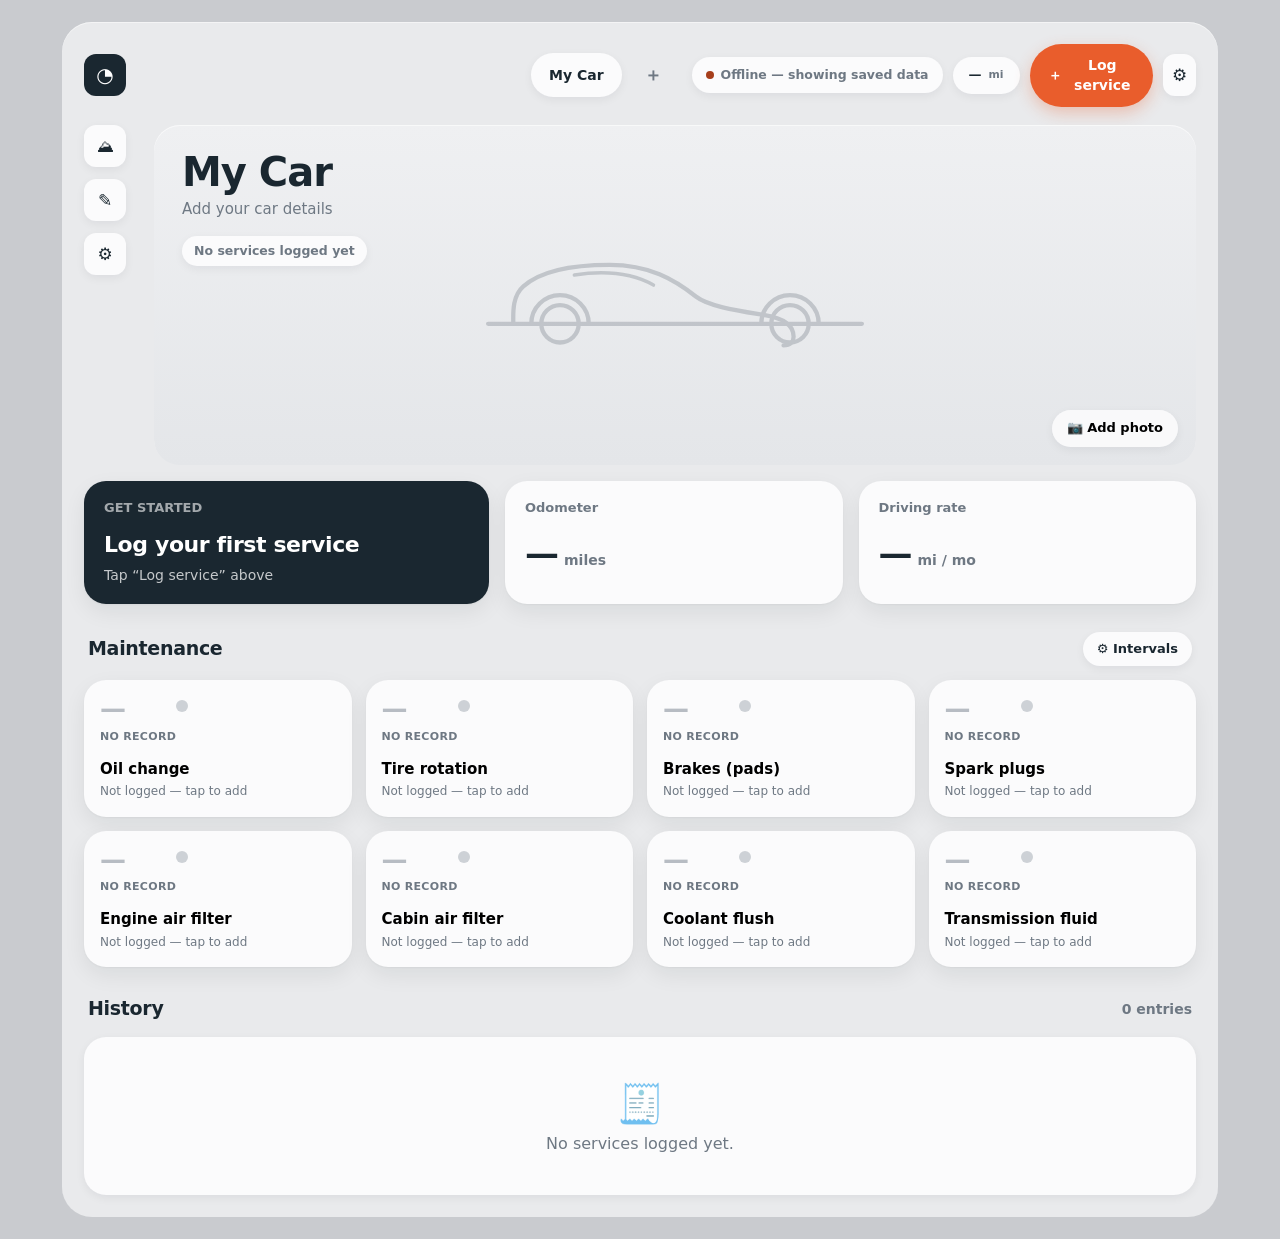
==== index.html @ 17b5b944 "Add PHP/MySQL server backend for Car Tracker on Hostinger Adds a shared-login sync backend: session-" ====
<!DOCTYPE html>
<html lang="en">
<head>
<meta charset="UTF-8">
<meta name="viewport" content="width=device-width, initial-scale=1.0">
<title>Car Tracker</title>
<style>
  :root {
    --bg: #C9CBCF;
    --surface: #E9EAEC;
    --card: #FBFBFC;
    --card-2: #F1F2F4;
    --ink: #1A2730;
    --muted: #6E7883;
    --line: #E3E5E8;
    --accent: #E95D2C;   /* brand / primary action */
    --sky: #B0CEE2;      /* calm / all-clear */
    --green: #45586C;    /* on track (slate) */
    --amber: #A63E1B;    /* due soon (rust) */
    --red: #E95D2C;      /* overdue / alert */
    --radius: 22px;
    --radius-sm: 14px;
    --shadow: 0 8px 22px rgba(20,22,26,.07), 0 1px 2px rgba(0,0,0,.04);
    --shadow-sm: 0 3px 10px rgba(20,22,26,.06);
    --sans: "Segoe UI", system-ui, -apple-system, BlinkMacSystemFont, Roboto, Helvetica, Arial, sans-serif;
  }
  * { box-sizing: border-box; margin: 0; padding: 0; -webkit-tap-highlight-color: transparent; }
  html { scroll-behavior: smooth; }
  body { font-family: var(--sans); background: var(--bg); color: var(--ink); line-height: 1.45; -webkit-font-smoothing: antialiased; }
  :focus-visible { outline: 2px solid var(--accent); outline-offset: 2px; }

  .wrap { max-width: 1200px; margin: 0 auto; padding: 22px; }
  .surface { background: var(--surface); border-radius: 30px; padding: 22px; box-shadow: inset 0 1px 0 rgba(255,255,255,.5); }

  /* ---------- top bar ---------- */
  .topbar { display: grid; grid-template-columns: 1fr auto 1fr; align-items: center; gap: 16px; margin-bottom: 8px; }
  .logo { width: 42px; height: 42px; border-radius: 12px; background: var(--ink); color: #fff; display: grid; place-items: center; font-weight: 800; font-size: 20px; }
  .segments { display: flex; gap: 8px; justify-content: center; flex-wrap: wrap; }
  .seg { background: transparent; border: none; color: var(--muted); font: inherit; font-weight: 600; font-size: 14px; padding: 9px 18px; border-radius: 999px; cursor: pointer; white-space: nowrap; }
  .seg:hover { color: var(--ink); }
  .seg.active { background: var(--card); color: var(--ink); box-shadow: var(--shadow-sm); }
  .seg.add { color: var(--muted); font-size: 18px; padding: 9px 14px; }
  .top-right { display: flex; align-items: center; gap: 10px; justify-content: flex-end; }
  .odo-pill { background: var(--card); border-radius: 999px; padding: 9px 16px; box-shadow: var(--shadow-sm); font-weight: 700; font-size: 13px; display: flex; align-items: center; gap: 7px; }
  .odo-pill small { color: var(--muted); font-weight: 600; }
  .btn-green { background: var(--accent); color: #fff; border: none; font: inherit; font-weight: 700; font-size: 14px; padding: 11px 18px; border-radius: 999px; cursor: pointer; display: inline-flex; align-items: center; gap: 8px; box-shadow: 0 6px 16px rgba(233,93,44,.30); }
  .btn-green:hover { background: #d24d20; }
  .btn-green:disabled { opacity: .6; cursor: default; }
  .icon-btn { width: 42px; height: 42px; border-radius: 12px; background: var(--card); border: none; box-shadow: var(--shadow-sm); cursor: pointer; display: grid; place-items: center; font-size: 17px; color: var(--ink); }
  .icon-btn:hover { background: var(--card-2); }

  /* ---------- sync status ---------- */
  .sync-pill { background: var(--card); border-radius: 999px; padding: 9px 14px; box-shadow: var(--shadow-sm); font-weight: 700; font-size: 12.5px; display: flex; align-items: center; gap: 7px; color: var(--muted); white-space: nowrap; }
  .sync-dot { width: 8px; height: 8px; border-radius: 50%; background: #CDD1D6; flex: none; }
  .sync-pill.saved .sync-dot { background: var(--green); }
  .sync-pill.saving .sync-dot { background: var(--sky); }
  .sync-pill.offline .sync-dot { background: var(--amber); }
  .sync-pill.error .sync-dot { background: var(--red); }

  /* ---------- login screen ---------- */
  .login-screen { position: fixed; inset: 0; background: var(--bg); display: none; align-items: center; justify-content: center; padding: 20px; z-index: 200; }
  .login-screen.open { display: flex; }
  .login-card { background: var(--card); border-radius: 26px; padding: 34px 30px; width: 100%; max-width: 360px; box-shadow: var(--shadow); text-align: center; }
  .login-card .logo { width: 48px; height: 48px; border-radius: 14px; background: var(--ink); color: #fff; display: grid; place-items: center; font-weight: 800; font-size: 22px; margin: 0 auto 14px; }
  .login-card h1 { font-size: 22px; font-weight: 800; letter-spacing: -.4px; }
  .login-card .hint { margin: 8px 0 20px; }
  .login-card label { text-align: left; }
  .login-card input { margin-bottom: 14px; }
  .login-card button { width: 100%; justify-content: center; margin-top: 4px; }
  .login-error { background: rgba(233,93,44,.12); color: var(--accent); font-size: 13px; font-weight: 700; padding: 10px 12px; border-radius: 10px; margin-bottom: 16px; text-align: left; }

  /* ---------- hero ---------- */
  .hero { display: grid; grid-template-columns: 52px 1fr; gap: 18px; margin-top: 18px; }
  .rail { display: flex; flex-direction: column; gap: 12px; }
  .hero-stage { position: relative; min-height: 340px; border-radius: 26px; overflow: hidden; background: linear-gradient(180deg, #EFF0F2, #E4E6E9); box-shadow: inset 0 1px 0 rgba(255,255,255,.6); }
  .hero-scrim { position: absolute; inset: 0; z-index: 2; pointer-events: none;
    background: linear-gradient(100deg, rgba(238,239,241,.94) 0%, rgba(238,239,241,.6) 34%, rgba(238,239,241,0) 60%); }
  .hero-text { position: absolute; top: 26px; left: 28px; z-index: 3; max-width: 60%; }
  .hero-name { font-size: 40px; font-weight: 800; letter-spacing: -1px; line-height: 1.05; }
  .hero-sub { color: var(--muted); font-size: 15px; margin-top: 6px; font-weight: 500; }
  .chips { display: flex; gap: 8px; margin-top: 16px; flex-wrap: wrap; }
  .chip { display: inline-flex; align-items: center; gap: 6px; background: var(--card); border-radius: 999px; padding: 6px 12px; font-size: 12.5px; font-weight: 700; box-shadow: var(--shadow-sm); }
  .chip .dot { width: 8px; height: 8px; border-radius: 50%; }
  .chip.ok { color: var(--green); } .chip.ok .dot { background: var(--green); }
  .chip.warn { color: var(--amber); } .chip.warn .dot { background: var(--amber); }
  .chip.overdue { color: var(--red); } .chip.overdue .dot { background: var(--red); }
  .chip.plain { color: var(--muted); }
  .hero-img { position: absolute; inset: 0; width: 100%; height: 100%; object-fit: cover; z-index: 1; }
  .hero-photobtn { position: absolute; right: 18px; bottom: 18px; z-index: 4; background: rgba(251,251,252,.9); backdrop-filter: blur(6px); border: none; border-radius: 999px; padding: 9px 15px; font: inherit; font-weight: 700; font-size: 13px; cursor: pointer; box-shadow: var(--shadow-sm); display: inline-flex; align-items: center; gap: 7px; }
  .hero-photobtn:hover { background: #fff; }
  .placeholder-car { position: absolute; inset: 0; display: grid; place-items: center; z-index: 1; }
  .placeholder-car svg { width: 62%; max-width: 460px; opacity: .5; }

  /* ---------- info card row ---------- */
  .cards-row { display: grid; grid-template-columns: 1.2fr 1fr 1fr; gap: 16px; margin-top: 16px; }
  .info { background: var(--card); border-radius: var(--radius); padding: 18px 20px; box-shadow: var(--shadow); }
  .info-head { display: flex; align-items: center; justify-content: space-between; margin-bottom: 12px; }
  .info-title { font-size: 13px; color: var(--muted); font-weight: 700; }
  .info-expand { color: var(--muted); font-size: 14px; }
  .info.spot { background: var(--ink); color: #fff; }
  .info.spot .info-title { color: rgba(255,255,255,.6); }
  .spot-name { font-size: 22px; font-weight: 800; letter-spacing: -.4px; }
  .spot-metric { color: rgba(255,255,255,.75); font-size: 14px; margin-top: 4px; }
  .info.spot.due { background: var(--sky); color: var(--ink); }
  .info.spot.due .info-title { color: rgba(26,39,48,.55); }
  .info.spot.due .spot-metric { color: rgba(26,39,48,.7); }
  .spot.warn2 { background: var(--amber); } .spot.over { background: var(--red); }
  .big-num { font-size: 34px; font-weight: 800; letter-spacing: -1px; font-variant-numeric: tabular-nums; }
  .big-num small { font-size: 14px; color: var(--muted); font-weight: 600; margin-left: 6px; letter-spacing: 0; }

  /* ---------- maintenance ---------- */
  .sec-head { display: flex; align-items: center; justify-content: space-between; margin: 28px 4px 14px; }
  .sec-head h2 { font-size: 19px; font-weight: 800; letter-spacing: -.3px; }
  .sec-head .pill { background: var(--card); border: none; box-shadow: var(--shadow-sm); color: var(--ink); font: inherit; font-weight: 700; font-size: 13px; padding: 8px 14px; border-radius: 999px; cursor: pointer; }
  .sec-head .count { color: var(--muted); font-size: 14px; font-weight: 600; }
  .mgrid { display: grid; grid-template-columns: repeat(4, 1fr); gap: 14px; }
  .mcard { background: var(--card); border-radius: var(--radius); padding: 16px; box-shadow: var(--shadow); cursor: pointer; text-align: left; border: none; font: inherit; display: flex; flex-direction: column; gap: 14px; min-height: 130px; }
  .mcard:hover { transform: translateY(-2px); transition: transform .15s; }
  .mcard-top { display: flex; align-items: flex-start; justify-content: space-between; }
  .mcard .num { font-size: 26px; font-weight: 800; letter-spacing: -.5px; line-height: 1; font-variant-numeric: tabular-nums; }
  .mcard .unit { display: block; font-size: 11px; color: var(--muted); font-weight: 700; text-transform: uppercase; letter-spacing: .3px; margin-top: 4px; }
  .status-dot { width: 12px; height: 12px; border-radius: 50%; margin-top: 4px; }
  .mcard.ok .num { color: var(--green); } .mcard.ok .status-dot { background: var(--green); }
  .mcard.warn .num { color: var(--amber); } .mcard.warn .status-dot { background: var(--amber); }
  .mcard.overdue .num { color: var(--red); } .mcard.overdue .status-dot { background: var(--red); }
  .mcard.none .num { color: #B7BCC3; } .mcard.none .status-dot { background: #CDD1D6; }
  .mcard .name { font-size: 15px; font-weight: 700; }
  .mcard .last { font-size: 12px; color: var(--muted); margin-top: 3px; }

  /* ---------- history ---------- */
  .hist { display: flex; flex-direction: column; gap: 10px; }
  .hrow { background: var(--card); border-radius: var(--radius-sm); padding: 14px 18px; display: flex; align-items: center; justify-content: space-between; gap: 14px; box-shadow: var(--shadow-sm); }
  .hrow .hname { font-weight: 700; font-size: 15px; }
  .hrow .hmeta { color: var(--muted); font-size: 13px; margin-top: 2px; }
  .hrow .hnotes { color: var(--muted); font-size: 12px; margin-top: 4px; }
  .hright { display: flex; align-items: center; gap: 14px; white-space: nowrap; }
  .hcost { font-weight: 800; color: var(--green); font-size: 15px; }
  .hacts { display: flex; gap: 6px; }
  .mini { width: 32px; height: 32px; border-radius: 10px; background: var(--card-2); border: none; color: var(--muted); cursor: pointer; font-size: 13px; }
  .mini:hover { color: var(--ink); } .mini.del:hover { color: var(--red); }
  .empty { text-align: center; color: var(--muted); padding: 40px; background: var(--card); border-radius: var(--radius); box-shadow: var(--shadow-sm); }
  .empty .big { font-size: 38px; }

  /* ---------- modals ---------- */
  .modal-backdrop { position: fixed; inset: 0; background: rgba(30,33,38,.35); backdrop-filter: blur(4px); display: none; align-items: flex-start; justify-content: center; padding: 40px 16px; z-index: 70; overflow-y: auto; }
  .modal-backdrop.open { display: flex; }
  .modal { background: var(--card); border-radius: 24px; width: 100%; max-width: 520px; box-shadow: 0 30px 60px rgba(20,22,26,.25); }
  .modal > header { display: flex; align-items: center; justify-content: space-between; padding: 20px 22px; border-bottom: 1px solid var(--line); }
  .modal > header h2 { font-size: 18px; font-weight: 800; }
  .modal .body { padding: 22px; }
  .modal .footer { padding: 16px 22px; border-top: 1px solid var(--line); display: flex; justify-content: flex-end; gap: 8px; }
  .form-grid { display: grid; grid-template-columns: 1fr 1fr; gap: 14px; }
  .form-grid .full { grid-column: 1 / -1; }
  label { display: block; font-size: 12px; color: var(--muted); margin-bottom: 6px; font-weight: 700; }
  select, input, textarea { font-family: inherit; font-size: 14px; color: var(--ink); background: var(--card-2); border: 1px solid transparent; border-radius: 12px; padding: 11px 13px; width: 100%; }
  select:focus, input:focus, textarea:focus { outline: none; border-color: var(--green); background: #fff; }
  textarea { resize: vertical; min-height: 62px; }
  button { font-family: inherit; font-size: 14px; }
  .modal button, .btn { cursor: pointer; border-radius: 12px; padding: 11px 16px; font-weight: 700; border: 1px solid var(--line); background: var(--card-2); color: var(--ink); }
  .modal button.primary { background: var(--accent); border-color: var(--accent); color: #fff; }
  .modal button.ghost { background: transparent; }
  .modal button.icon { padding: 7px 10px; background: none; border: none; color: var(--muted); font-size: 16px; }
  .modal button.danger.ghost:hover { border-color: var(--red); color: var(--red); }
  .hint { font-size: 12px; color: var(--muted); margin-top: 6px; }
  .switch { display: flex; align-items: center; justify-content: space-between; gap: 10px; width: 100%; background: var(--card-2); border-radius: 12px; padding: 14px 16px; margin-bottom: 10px; font-weight: 600; cursor: pointer; user-select: none; }
  .switch.on { box-shadow: inset 0 0 0 2px var(--accent); }
  .switch input { width: 20px; height: 20px; accent-color: var(--accent); cursor: pointer; }
  .list-btn { display: block; width: 100%; text-align: left; background: var(--card-2); border: none; color: var(--ink); padding: 14px 16px; border-radius: 12px; margin-bottom: 10px; font: inherit; font-weight: 600; cursor: pointer; }
  .list-btn:hover { background: #E9EAEC; }

  #intervalsList table { width: 100%; border-collapse: collapse; }
  #intervalsList th, #intervalsList td { text-align: left; padding: 8px; font-size: 13px; border-bottom: 1px solid var(--line); }
  #intervalsList th { color: var(--muted); font-size: 11px; text-transform: uppercase; }
  #intervalsList input { padding: 7px 9px; }

  #toast { position: fixed; left: 50%; bottom: 26px; transform: translate(-50%, 16px); background: var(--ink); color: #fff; border-radius: 12px; padding: 13px 20px; font-size: 13.5px; font-weight: 600; box-shadow: 0 14px 30px rgba(0,0,0,.25); z-index: 100; max-width: 92vw; text-align: center; opacity: 0; pointer-events: none; transition: opacity .2s, transform .2s; }
  #toast.show { opacity: 1; transform: translate(-50%, 0); }

  @media (max-width: 900px) {
    .cards-row { grid-template-columns: 1fr; }
    .mgrid { grid-template-columns: repeat(2, 1fr); }
    .hero-name { font-size: 30px; }
    .hero-text { max-width: 90%; }
  }
  @media (max-width: 560px) {
    .topbar { grid-template-columns: auto 1fr; }
    .segments { grid-column: 1 / -1; order: 3; justify-content: flex-start; overflow-x: auto; }
    .mgrid { grid-template-columns: 1fr; }
    .btn-green span { display: none; }
    .sync-pill span:last-child { display: none; }
  }
</style>
</head>
<body>
<div class="login-screen" id="loginScreen">
  <div class="login-card">
    <div class="logo">◔</div>
    <h1>Car Tracker</h1>
    <p class="hint">Sign in with the household login to sync your data across devices.</p>
    <div class="login-error" id="loginError" style="display:none"></div>
    <label for="loginUser">Username</label>
    <input id="loginUser" autocomplete="username">
    <label for="loginPass">Password</label>
    <input id="loginPass" type="password" autocomplete="current-password">
    <button class="btn-green" id="loginBtn"><span>Log in</span></button>
  </div>
</div>

<div class="wrap">
  <div class="surface">
    <div class="topbar">
      <div style="display:flex;align-items:center;gap:12px">
        <div class="logo">◔</div>
      </div>
      <div class="segments" id="segments"></div>
      <div class="top-right">
        <div class="sync-pill" id="syncPill"><span class="sync-dot" id="syncDot"></span><span id="syncText">—</span></div>
        <div class="odo-pill" id="odoPill"><span>—</span><small>mi</small></div>
        <button class="btn-green" id="logServiceBtn">＋ <span>Log service</span></button>
        <button class="icon-btn" id="settingsBtn" title="Settings &amp; backup">⚙</button>
      </div>
    </div>

    <div class="hero">
      <div class="rail">
        <button class="icon-btn" id="photoBtn" title="Add / change photo">⛰</button>
        <button class="icon-btn" id="editCarBtn" title="Edit car details">✎</button>
        <button class="icon-btn" id="intervalsBtn" title="Service intervals">⚙</button>
      </div>
      <div class="hero-stage" id="heroStage"></div>
    </div>

    <div class="cards-row" id="cardsRow"></div>

    <div class="sec-head"><h2>Maintenance</h2><button class="pill" id="intervalsBtn2">⚙ Intervals</button></div>
    <div class="mgrid" id="mgrid"></div>

    <div class="sec-head"><h2>History</h2><span class="count" id="histCount"></span></div>
    <div id="histWrap"></div>
  </div>
</div>

<input type="file" id="photoInput" accept="image/*" style="display:none">

<!-- Service modal -->
<div class="modal-backdrop" id="serviceModal">
  <div class="modal">
    <header><h2 id="serviceModalTitle">Log a Service</h2><button class="icon" data-close>✕</button></header>
    <div class="body">
      <div class="form-grid">
        <div class="full"><label for="svcType">Service</label><select id="svcType"></select></div>
        <div class="full" id="customTypeWrap" style="display:none"><label for="svcCustomType">Custom service name</label><input id="svcCustomType" placeholder="e.g. Transmission fluid"></div>
        <div><label for="svcDate">Date</label><input id="svcDate" type="date"></div>
        <div><label for="svcMileage">Odometer (miles)</label><input id="svcMileage" type="number" min="0" placeholder="62500" inputmode="numeric"></div>
        <div><label for="svcTime">Time spent</label><input id="svcTime" placeholder="45 min"></div>
        <div><label for="svcCost">Cost ($)</label><input id="svcCost" type="number" min="0" step="0.01" placeholder="39.99" inputmode="decimal"></div>
        <div class="full"><label for="svcNotes">Notes</label><textarea id="svcNotes" placeholder="Parts used, shop, oil type, etc."></textarea></div>
      </div>
    </div>
    <div class="footer"><button class="ghost" data-close>Cancel</button><button class="primary" id="saveServiceBtn">Save</button></div>
  </div>
</div>

<!-- Vehicle modal -->
<div class="modal-backdrop" id="vehicleModal">
  <div class="modal">
    <header><h2 id="vehicleModalTitle">Add Car</h2><button class="icon" data-close>✕</button></header>
    <div class="body">
      <div class="form-grid">
        <div class="full"><label for="vehName">Name / nickname</label><input id="vehName" placeholder="My Civic"></div>
        <div><label for="vehYear">Year</label><input id="vehYear" type="number" placeholder="2019" inputmode="numeric"></div>
        <div><label for="vehMake">Make</label><input id="vehMake" placeholder="Honda"></div>
        <div><label for="vehModel">Model</label><input id="vehModel" placeholder="Civic"></div>
        <div><label for="vehMiles">Current odometer</label><input id="vehMiles" type="number" min="0" placeholder="62500" inputmode="numeric"></div>
      </div>
      <p class="hint">Add a photo of your car from the ⛰ button on the left of the dashboard.</p>
    </div>
    <div class="footer">
      <button class="danger ghost" id="deleteVehicleBtn" style="margin-right:auto; display:none">Delete car</button>
      <button class="ghost" data-close>Cancel</button>
      <button class="primary" id="saveVehicleBtn">Save</button>
    </div>
  </div>
</div>

<!-- Intervals modal -->
<div class="modal-backdrop" id="intervalsModal">
  <div class="modal">
    <header><h2>Service Intervals</h2><button class="icon" data-close>✕</button></header>
    <div class="body">
      <p class="hint" style="margin-bottom:14px">Adjust to match your owner's manual. Recommendations use these values.</p>
      <div id="intervalsList"></div>
    </div>
    <div class="footer"><button class="ghost" data-close>Close</button><button class="primary" id="saveIntervalsBtn">Save intervals</button></div>
  </div>
</div>

<!-- Settings modal -->
<div class="modal-backdrop" id="settingsModal">
  <div class="modal">
    <header><h2>Settings</h2><button class="icon" data-close>✕</button></header>
    <div class="body">
      <button class="list-btn" id="intervalsBtn3">⚙&nbsp;&nbsp;Edit service intervals</button>
      <button class="list-btn" id="editCarBtn2">✎&nbsp;&nbsp;Edit this car</button>
      <button class="list-btn" id="addCarBtn2">＋&nbsp;&nbsp;Add a car</button>
      <button class="list-btn" id="exportBtn">⭳&nbsp;&nbsp;Download a copy (backup)</button>
      <button class="list-btn" id="logoutBtn">⎋&nbsp;&nbsp;Log out</button>
    </div>
    <div class="footer"><button class="ghost" data-close>Close</button></div>
  </div>
</div>

<script>
(function () {
  "use strict";
  var STORAGE_KEY = "carTracker.v1";
  var API_BASE = "api/";

  var DEFAULT_INTERVALS = [
    { id: "oil", name: "Oil change", miles: 5000, months: 6 },
    { id: "tires", name: "Tire rotation", miles: 6000, months: 6 },
    { id: "brakes", name: "Brakes (pads)", miles: 40000, months: 36 },
    { id: "plugs", name: "Spark plugs", miles: 30000, months: 36 },
    { id: "air", name: "Engine air filter", miles: 20000, months: 24 },
    { id: "cabin", name: "Cabin air filter", miles: 15000, months: 12 },
    { id: "coolant", name: "Coolant flush", miles: 50000, months: 60 },
    { id: "trans", name: "Transmission fluid", miles: 60000, months: 60 }
  ];

  var idCounter = 0;
  var db = load();
  var editingServiceId = null;
  var editingVehicleId = null;
  var authed = false;
  var saveTimer = null;

  function load() {
    try { var raw = localStorage.getItem(STORAGE_KEY); if (raw) { var p = JSON.parse(raw); if (p && p.vehicles) return normalize(p); } }
    catch (e) { console.warn(e); }
    return seed();
  }
  function normalize(d) {
    d.vehicles.forEach(function (v) { if (!v.services) v.services = []; if (!v.intervals) v.intervals = cloneIntervals(); });
    if (!d.currentVehicleId && d.vehicles[0]) d.currentVehicleId = d.vehicles[0].id;
    if (!d.settings) d.settings = {};
    return d;
  }
  function seed() { var v = newVehicle("My Car"); return { vehicles: [v], currentVehicleId: v.id, settings: {} }; }
  function persistLocal() { try { localStorage.setItem(STORAGE_KEY, JSON.stringify(db)); } catch (e) { alert("Could not save: " + e.message + (String(e).indexOf("quota") > -1 ? " — try a smaller photo." : "")); } }
  function save() { persistLocal(); scheduleServerSave(); }
  function cloneIntervals() { return DEFAULT_INTERVALS.map(function (i) { return Object.assign({}, i); }); }
  function uid() { return "id" + Math.random().toString(36).slice(2, 9) + (idCounter++); }
  function newVehicle(name) { return { id: uid(), name: name || "My Car", year: "", make: "", model: "", photo: "", currentMiles: null, services: [], intervals: cloneIntervals() }; }

  function currentVehicle() { return db.vehicles.find(function (v) { return v.id === db.currentVehicleId; }) || db.vehicles[0]; }
  function fmtDate(iso) { if (!iso) return "—"; var d = new Date(iso + "T00:00:00"); return isNaN(d) ? iso : d.toLocaleDateString(undefined, { year: "numeric", month: "short", day: "numeric" }); }
  function todayISO() { var d = new Date(); return d.getFullYear() + "-" + String(d.getMonth() + 1).padStart(2, "0") + "-" + String(d.getDate()).padStart(2, "0"); }
  function nowStamp() { var d = new Date(), p = function (n) { return String(n).padStart(2, "0"); }; return d.getFullYear() + "-" + p(d.getMonth() + 1) + "-" + p(d.getDate()) + "-" + p(d.getHours()) + p(d.getMinutes()) + p(d.getSeconds()); }
  function daysBetween(a, b) { return Math.round((b - a) / 86400000); }
  function addMonths(iso, m) { var d = new Date(iso + "T00:00:00"); d.setMonth(d.getMonth() + m); return d; }
  function esc(s) { return String(s == null ? "" : s).replace(/[&<>"']/g, function (c) { return { "&": "&amp;", "<": "&lt;", ">": "&gt;", '"': "&quot;", "'": "&#39;" }[c]; }); }
  function titleCase(s) { return String(s || "").toLowerCase().replace(/\b\w/g, function (c) { return c.toUpperCase(); }); }

  function milesPerDay(v) {
    var pts = [];
    v.services.forEach(function (s) { if (s.mileage != null && s.mileage !== "" && s.date) pts.push({ date: s.date, miles: Number(s.mileage) }); });
    if (v.currentMiles != null && v.currentMiles !== "") pts.push({ date: todayISO(), miles: Number(v.currentMiles) });
    pts.sort(function (a, b) { return a.date < b.date ? -1 : 1; });
    if (pts.length < 2) return null;
    var f = pts[0], l = pts[pts.length - 1];
    var dM = l.miles - f.miles, dD = daysBetween(new Date(f.date + "T00:00:00"), new Date(l.date + "T00:00:00"));
    if (dD <= 0 || dM <= 0) return null;
    return dM / dD;
  }
  function latestOdometer(v) {
    var max = (v.currentMiles != null && v.currentMiles !== "") ? Number(v.currentMiles) : null;
    v.services.forEach(function (s) { if (s.mileage != null && s.mileage !== "") max = Math.max(max == null ? -Infinity : max, Number(s.mileage)); });
    return max === -Infinity ? null : max;
  }
  function computeStatus(v, iv, mpd, odo) {
    var rel = v.services.filter(function (s) { return s.typeId === iv.id; });
    rel.sort(function (a, b) { return a.date < b.date ? 1 : -1; });
    var last = rel[0];
    if (!last) return { state: "none", last: null, detail: "", pct: 0 };
    var reasons = [], pct = 0, worst = "ok";
    var lm = (last.mileage != null && last.mileage !== "") ? Number(last.mileage) : null;
    if (iv.miles && lm != null && odo != null) {
      var used = odo - lm, mp = used / iv.miles; pct = Math.max(pct, mp);
      var remain = iv.miles - used;
      if (remain <= 0) { worst = "overdue"; reasons.push("Overdue by " + Math.abs(remain).toLocaleString() + " mi"); }
      else { var dd = mpd ? new Date(Date.now() + (remain / mpd) * 86400000) : null; var msg = "In " + remain.toLocaleString() + " mi"; if (dd) msg += " (~" + dd.toLocaleDateString(undefined, { month: "short", year: "numeric" }) + ")"; if (mp >= 0.85 && worst === "ok") worst = "warn"; reasons.push(msg); }
    }
    if (iv.months && last.date) {
      var due = addMonths(last.date, iv.months), now = new Date();
      var tot = due - new Date(last.date + "T00:00:00"), u = now - new Date(last.date + "T00:00:00");
      var tp = tot > 0 ? u / tot : 1; pct = Math.max(pct, tp);
      if (now >= due) { worst = "overdue"; reasons.push("Time overdue"); }
      else { var dl = daysBetween(now, due); if (tp >= 0.85 && worst === "ok") worst = "warn"; if (dl <= 45) reasons.push("Due in " + dl + " days"); }
    }
    return { state: worst, last: last, detail: reasons.join(" · ") || "On track", pct: Math.min(1.2, pct) };
  }
  function primaryMetric(iv, st, odo) {
    if (!st.last) return { num: "—", unit: "no record" };
    var lm = (st.last.mileage != null && st.last.mileage !== "") ? Number(st.last.mileage) : null;
    if (iv.miles && lm != null && odo != null) { var r = iv.miles - (odo - lm); return r < 0 ? { num: Math.abs(r).toLocaleString(), unit: "mi over" } : { num: r.toLocaleString(), unit: "mi left" }; }
    if (iv.months && st.last.date) { var d = daysBetween(new Date(), addMonths(st.last.date, iv.months)); return d < 0 ? { num: Math.abs(d), unit: "days over" } : { num: d, unit: "days left" }; }
    return { num: "✓", unit: "logged" };
  }

  var CAR_SVG = '<svg viewBox="0 0 640 220" xmlns="http://www.w3.org/2000/svg" fill="none"><path d="M60 150h520M120 150c0-22 18-40 40-40s40 18 40 40M440 150c0-22 18-40 40-40s40 18 40 40" stroke="#9AA0A8" stroke-width="6" stroke-linecap="round"/><path d="M95 150c0-14-2-38 14-52 20-18 60-30 120-30 55 0 90 20 120 44 18 14 60 20 96 26 24 4 40 12 40 30 0 6-4 12-14 12" stroke="#9AA0A8" stroke-width="6" stroke-linejoin="round" stroke-linecap="round"/><circle cx="160" cy="150" r="26" stroke="#9AA0A8" stroke-width="6"/><circle cx="480" cy="150" r="26" stroke="#9AA0A8" stroke-width="6"/><path d="M180 82c40-6 78-4 110 14" stroke="#9AA0A8" stroke-width="5" stroke-linecap="round"/></svg>';

  // ---------- render ----------
  function render() {
    var v = currentVehicle(); if (!v) return;
    var mpd = milesPerDay(v), odo = latestOdometer(v);
    var statuses = v.intervals.map(function (iv) { return { iv: iv, st: computeStatus(v, iv, mpd, odo) }; });
    var order = { overdue: 0, warn: 1, ok: 2, none: 3 };
    statuses.sort(function (a, b) { return order[a.st.state] !== order[b.st.state] ? order[a.st.state] - order[b.st.state] : b.st.pct - a.st.pct; });
    var overdue = statuses.filter(function (s) { return s.st.state === "overdue"; }).length;
    var soon = statuses.filter(function (s) { return s.st.state === "warn"; }).length;
    var okCount = statuses.filter(function (s) { return s.st.state === "ok"; }).length;

    renderSegments(v);
    document.getElementById("odoPill").innerHTML = "<span>" + (odo != null ? Number(odo).toLocaleString() : "—") + "</span><small>mi</small>";
    renderHero(v, statuses, okCount, soon, overdue);
    renderCards(v, statuses, mpd, odo, overdue, soon);
    renderMaintenance(statuses, odo);
    renderHistory(v);
  }

  function renderSegments(v) {
    var h = "";
    db.vehicles.forEach(function (x) { h += '<button class="seg' + (x.id === v.id ? ' active' : '') + '" data-veh="' + x.id + '">' + esc(x.name) + '</button>'; });
    h += '<button class="seg add" data-action="add-car" title="Add a car">＋</button>';
    document.getElementById("segments").innerHTML = h;
  }

  function renderHero(v, statuses, okCount, soon, overdue) {
    var sub = [v.year, v.make, v.model].filter(Boolean).join(" ") || "Add your car details";
    var chips = "";
    if (okCount) chips += '<span class="chip ok"><span class="dot"></span>' + okCount + " on track</span>";
    if (soon) chips += '<span class="chip warn"><span class="dot"></span>' + soon + " due soon</span>";
    if (overdue) chips += '<span class="chip overdue"><span class="dot"></span>' + overdue + " overdue</span>";
    if (!chips) chips = '<span class="chip plain">No services logged yet</span>';

    var imgLayer = v.photo
      ? '<img class="hero-img" src="' + esc(v.photo) + '" alt="' + esc(v.name) + '"><div class="hero-scrim"></div>'
      : '<div class="placeholder-car">' + CAR_SVG + '</div>';

    document.getElementById("heroStage").innerHTML =
      imgLayer +
      '<div class="hero-text"><div class="hero-name">' + esc(v.name) + '</div>' +
      '<div class="hero-sub">' + esc(sub) + '</div><div class="chips">' + chips + '</div></div>' +
      '<button class="hero-photobtn" id="heroPhotoBtn">📷 ' + (v.photo ? "Change photo" : "Add photo") + '</button>';
    document.getElementById("heroPhotoBtn").onclick = function () { document.getElementById("photoInput").click(); };
  }

  function renderCards(v, statuses, mpd, odo, overdue, soon) {
    var top = statuses.find(function (s) { return s.st.state === "overdue"; }) || statuses.find(function (s) { return s.st.state === "warn"; });
    var spotCls = "info spot " + (overdue ? "over" : soon ? "warn2" : "due");
    var spotHtml;
    if (!v.services.length) {
      spotHtml = '<div class="' + "info spot" + '"><div class="info-head"><span class="info-title">GET STARTED</span></div>' +
        '<div class="spot-name">Log your first service</div><div class="spot-metric">Tap “Log service” above</div></div>';
    } else if (top) {
      var m = primaryMetric(top.iv, top.st, odo);
      spotHtml = '<button class="' + spotCls + '" data-log-type="' + esc(top.iv.id) + '" style="text-align:left;border:none;cursor:pointer;width:100%">' +
        '<div class="info-head"><span class="info-title">' + (overdue ? "OVERDUE" : "DUE SOON") + '</span><span class="info-expand">↗</span></div>' +
        '<div class="spot-name">' + esc(top.iv.name) + '</div><div class="spot-metric">' + esc(m.num) + ' ' + esc(m.unit) + '</div></button>';
    } else {
      spotHtml = '<div class="info spot due"><div class="info-head"><span class="info-title">ALL CAUGHT UP</span></div>' +
        '<div class="spot-name">Nothing due</div><div class="spot-metric">Everything on track</div></div>';
    }
    var odoCard = '<div class="info"><div class="info-head"><span class="info-title">Odometer</span></div>' +
      '<div class="big-num">' + (odo != null ? Number(odo).toLocaleString() : "—") + '<small>miles</small></div></div>';
    var rateCard = '<div class="info"><div class="info-head"><span class="info-title">Driving rate</span></div>' +
      '<div class="big-num">' + (mpd != null ? Math.round(mpd * 30).toLocaleString() : "—") + '<small>mi / mo</small></div></div>';
    document.getElementById("cardsRow").innerHTML = spotHtml + odoCard + rateCard;
  }

  function renderMaintenance(statuses, odo) {
    document.getElementById("mgrid").innerHTML = statuses.map(function (s) {
      var m = primaryMetric(s.iv, s.st, odo);
      var last = s.st.last ? ("Last " + fmtDate(s.st.last.date)) : "Not logged — tap to add";
      return '<button class="mcard ' + s.st.state + '" data-log-type="' + esc(s.iv.id) + '">' +
        '<div class="mcard-top"><div><span class="num">' + esc(String(m.num)) + '</span><span class="unit">' + esc(m.unit) + '</span></div><span class="status-dot"></span></div>' +
        '<div><div class="name">' + esc(s.iv.name) + '</div><div class="last">' + esc(last) + '</div></div></button>';
    }).join("");
  }

  function serviceName(v, s) { if (s.typeId === "custom") return s.customName || "Other"; var iv = v.intervals.find(function (i) { return i.id === s.typeId; }); return iv ? iv.name : (s.customName || "Other"); }

  function renderHistory(v) {
    document.getElementById("histCount").textContent = v.services.length + (v.services.length === 1 ? " entry" : " entries");
    if (!v.services.length) { document.getElementById("histWrap").innerHTML = '<div class="empty"><div class="big">🧾</div>No services logged yet.</div>'; return; }
    var rows = v.services.slice().sort(function (a, b) { if (a.date !== b.date) return a.date < b.date ? 1 : -1; return (b.mileage || 0) - (a.mileage || 0); });
    var h = '<div class="hist">';
    rows.forEach(function (s) {
      var meta = fmtDate(s.date);
      if (s.mileage != null && s.mileage !== "") meta += " · " + Number(s.mileage).toLocaleString() + " mi";
      if (s.time) meta += " · " + esc(s.time);
      var cost = (s.cost != null && s.cost !== "") ? "$" + Number(s.cost).toFixed(2) : "";
      h += '<div class="hrow"><div><div class="hname">' + esc(serviceName(v, s)) + '</div><div class="hmeta">' + meta + '</div>' +
        (s.notes ? '<div class="hnotes">' + esc(s.notes) + '</div>' : '') + '</div>' +
        '<div class="hright">' + (cost ? '<div class="hcost">' + cost + '</div>' : '') +
        '<div class="hacts"><button class="mini" data-edit-service="' + s.id + '">✎</button><button class="mini del" data-del-service="' + s.id + '">✕</button></div></div></div>';
    });
    h += '</div>';
    document.getElementById("histWrap").innerHTML = h;
  }

  // ---------- photo ----------
  function handlePhoto(file) {
    var img = new Image(), url = URL.createObjectURL(file);
    img.onload = function () {
      var max = 1100, scale = Math.min(1, max / img.width);
      var w = Math.round(img.width * scale), h = Math.round(img.height * scale);
      var c = document.createElement("canvas"); c.width = w; c.height = h;
      c.getContext("2d").drawImage(img, 0, 0, w, h);
      URL.revokeObjectURL(url);
      currentVehicle().photo = c.toDataURL("image/jpeg", 0.82);
      save(); render(); showToast("✓ Photo updated");
    };
    img.onerror = function () { URL.revokeObjectURL(url); alert("Could not read that image."); };
    img.src = url;
  }

  // ---------- service modal ----------
  function populateTypeSelect(v, selectedId) {
    var sel = document.getElementById("svcType"); sel.innerHTML = "";
    v.intervals.forEach(function (iv) { var o = document.createElement("option"); o.value = iv.id; o.textContent = iv.name; sel.appendChild(o); });
    var oc = document.createElement("option"); oc.value = "custom"; oc.textContent = "Other / custom…"; sel.appendChild(oc);
    sel.value = selectedId || v.intervals[0].id; toggleCustom();
  }
  function toggleCustom() { document.getElementById("customTypeWrap").style.display = document.getElementById("svcType").value === "custom" ? "block" : "none"; }
  function openServiceModal(serviceId, presetType) {
    var v = currentVehicle(); editingServiceId = serviceId || null;
    document.getElementById("serviceModalTitle").textContent = serviceId ? "Edit Service" : "Log a Service";
    populateTypeSelect(v, presetType);
    var s = serviceId ? v.services.find(function (x) { return x.id === serviceId; }) : null;
    document.getElementById("svcType").value = s ? s.typeId : (presetType || v.intervals[0].id); toggleCustom();
    document.getElementById("svcCustomType").value = s ? (s.customName || "") : "";
    document.getElementById("svcDate").value = s ? s.date : todayISO();
    document.getElementById("svcMileage").value = s && s.mileage != null ? s.mileage : "";
    document.getElementById("svcTime").value = s ? (s.time || "") : "";
    document.getElementById("svcCost").value = s && s.cost != null ? s.cost : "";
    document.getElementById("svcNotes").value = s ? (s.notes || "") : "";
    openModal("serviceModal");
    setTimeout(function () { document.getElementById("svcMileage").focus(); }, 50);
  }
  function saveService() {
    var v = currentVehicle();
    var typeId = document.getElementById("svcType").value;
    var date = document.getElementById("svcDate").value;
    if (!date) { alert("Please pick a date."); return; }
    var customName = document.getElementById("svcCustomType").value.trim();
    if (typeId === "custom" && !customName) { alert("Please enter a name for the custom service."); return; }
    var mr = document.getElementById("svcMileage").value, cr = document.getElementById("svcCost").value;
    var payload = { typeId: typeId, customName: typeId === "custom" ? customName : "", date: date, mileage: mr === "" ? null : Number(mr), time: document.getElementById("svcTime").value.trim(), cost: cr === "" ? null : Number(cr), notes: document.getElementById("svcNotes").value.trim() };
    if (editingServiceId) Object.assign(v.services.find(function (x) { return x.id === editingServiceId; }), payload);
    else { payload.id = uid(); v.services.push(payload); }
    if (payload.mileage != null && (v.currentMiles == null || payload.mileage > v.currentMiles) && date <= todayISO()) v.currentMiles = payload.mileage;
    save(); closeModal("serviceModal"); render();
  }
  function deleteService(id) {
    var v = currentVehicle(); var s = v.services.find(function (x) { return x.id === id; }); if (!s) return;
    if (!confirm("Delete this " + serviceName(v, s) + " record from " + fmtDate(s.date) + "?")) return;
    v.services = v.services.filter(function (x) { return x.id !== id; }); save(); render();
  }

  // ---------- vehicle modal ----------
  function openVehicleModal(vehicleId) {
    editingVehicleId = vehicleId || null; var isEdit = !!vehicleId;
    document.getElementById("vehicleModalTitle").textContent = isEdit ? "Edit Car" : "Add Car";
    document.getElementById("deleteVehicleBtn").style.display = (isEdit && db.vehicles.length > 1) ? "inline-block" : "none";
    var v = isEdit ? db.vehicles.find(function (x) { return x.id === vehicleId; }) : null;
    document.getElementById("vehName").value = v ? v.name : "";
    document.getElementById("vehYear").value = v ? (v.year || "") : "";
    document.getElementById("vehMake").value = v ? (v.make || "") : "";
    document.getElementById("vehModel").value = v ? (v.model || "") : "";
    document.getElementById("vehMiles").value = v && v.currentMiles != null ? v.currentMiles : "";
    openModal("vehicleModal");
  }
  function saveVehicle() {
    var name = document.getElementById("vehName").value.trim();
    var year = document.getElementById("vehYear").value.trim();
    var make = document.getElementById("vehMake").value.trim();
    var model = document.getElementById("vehModel").value.trim();
    var mr = document.getElementById("vehMiles").value;
    if (!name && !make && !model) { alert("Please give the car a name."); return; }
    var data = { name: name || [year, make, model].filter(Boolean).join(" ") || "My Car", year: year, make: make, model: model, currentMiles: mr === "" ? null : Number(mr) };
    if (editingVehicleId) Object.assign(db.vehicles.find(function (x) { return x.id === editingVehicleId; }), data);
    else { var nv = newVehicle(data.name); Object.assign(nv, data); db.vehicles.push(nv); db.currentVehicleId = nv.id; }
    save(); closeModal("vehicleModal"); render();
  }
  function deleteVehicle() {
    if (db.vehicles.length <= 1) { alert("You need at least one car."); return; }
    var v = db.vehicles.find(function (x) { return x.id === editingVehicleId; }); if (!v) return;
    if (!confirm("Delete \"" + v.name + "\" and all its records? This cannot be undone.")) return;
    db.vehicles = db.vehicles.filter(function (x) { return x.id !== editingVehicleId; });
    if (db.currentVehicleId === editingVehicleId) db.currentVehicleId = db.vehicles[0].id;
    save(); closeModal("vehicleModal"); render();
  }

  // ---------- intervals ----------
  function openIntervalsModal() {
    var v = currentVehicle();
    var h = '<table><thead><tr><th>Service</th><th style="width:96px">Every (mi)</th><th style="width:96px">Every (mo)</th></tr></thead><tbody>';
    v.intervals.forEach(function (iv, i) { h += '<tr><td>' + esc(iv.name) + '</td><td><input type="number" min="0" data-iv-miles="' + i + '" value="' + (iv.miles || "") + '"></td><td><input type="number" min="0" data-iv-months="' + i + '" value="' + (iv.months || "") + '"></td></tr>'; });
    h += '</tbody></table>';
    document.getElementById("intervalsList").innerHTML = h; openModal("intervalsModal");
  }
  function saveIntervals() {
    var v = currentVehicle();
    document.querySelectorAll("[data-iv-miles]").forEach(function (i) { v.intervals[+i.getAttribute("data-iv-miles")].miles = i.value === "" ? 0 : Number(i.value); });
    document.querySelectorAll("[data-iv-months]").forEach(function (i) { v.intervals[+i.getAttribute("data-iv-months")].months = i.value === "" ? 0 : Number(i.value); });
    save(); closeModal("intervalsModal"); render();
  }

  // ---------- export (emergency backup copy only) ----------
  function countAll(d) { var s = 0; d.vehicles.forEach(function (v) { s += (v.services ? v.services.length : 0); }); return { vehicles: d.vehicles.length, services: s }; }
  function plural(n, w) { return n + " " + w + (n === 1 ? "" : "s"); }
  function exportData() {
    var blob = new Blob([JSON.stringify(db, null, 2)], { type: "application/json" });
    var url = URL.createObjectURL(blob), a = document.createElement("a");
    a.href = url; a.download = "car-tracker-backup-" + todayISO() + ".json";
    document.body.appendChild(a); a.click(); a.remove(); setTimeout(function () { URL.revokeObjectURL(url); }, 1000);
    var c = countAll(db);
    showToast("✓ Copy saved — " + plural(c.vehicles, "car") + ", " + plural(c.services, "service") + ". Check Downloads.");
  }

  var toastTimer = null;
  function showToast(msg) { var t = document.getElementById("toast"); if (!t) { t = document.createElement("div"); t.id = "toast"; document.body.appendChild(t); } t.textContent = msg; t.classList.add("show"); clearTimeout(toastTimer); toastTimer = setTimeout(function () { t.classList.remove("show"); }, 4000); }
  function openModal(id) { document.getElementById(id).classList.add("open"); }
  function closeModal(id) { document.getElementById(id).classList.remove("open"); }

  // ---------- server sync & auth ----------
  function setSyncStatus(state, text) {
    var pill = document.getElementById("syncPill");
    var label = { saving: "Saving…", saved: "Saved", offline: "Offline — saved locally", error: "Save failed" }[state] || state;
    pill.className = "sync-pill " + state;
    document.getElementById("syncText").textContent = text || label;
  }

  function scheduleServerSave() {
    if (!authed) return;
    clearTimeout(saveTimer);
    setSyncStatus("saving");
    saveTimer = setTimeout(pushToServer, 800);
  }

  function pushToServer() {
    fetch(API_BASE + "save.php", { method: "POST", credentials: "include", headers: { "Content-Type": "application/json" }, body: JSON.stringify(db) })
      .then(function (r) {
        if (r.status === 401) { authed = false; showLogin(); throw new Error("logged out"); }
        if (!r.ok) throw new Error("save failed");
        setSyncStatus("saved");
      })
      .catch(function () { setSyncStatus("offline"); });
  }

  function applyRemoteData(data) {
    if (data && data.vehicles && data.vehicles.length) { db = normalize(data); persistLocal(); render(); }
  }

  function loadFromServer() {
    return fetch(API_BASE + "load.php", { credentials: "include" })
      .then(function (r) {
        if (r.status === 401) { authed = false; showLogin(); return null; }
        if (!r.ok) throw new Error("load failed");
        authed = true; hideLogin();
        return r.json();
      })
      .then(function (res) { if (res) { applyRemoteData(res.data); setSyncStatus("saved"); } });
  }

  function boot() {
    loadFromServer().catch(function () { setSyncStatus("offline", "Offline — showing saved data"); });
  }

  function showLogin() { document.getElementById("loginScreen").classList.add("open"); }
  function hideLogin() { document.getElementById("loginScreen").classList.remove("open"); document.getElementById("loginError").style.display = "none"; }

  function doLogin() {
    var username = document.getElementById("loginUser").value.trim();
    var password = document.getElementById("loginPass").value;
    var btn = document.getElementById("loginBtn");
    var err = document.getElementById("loginError");
    err.style.display = "none";
    if (!username || !password) return;
    btn.disabled = true;
    fetch(API_BASE + "login.php", { method: "POST", credentials: "include", headers: { "Content-Type": "application/json" }, body: JSON.stringify({ username: username, password: password }) })
      .then(function (r) { return r.json().then(function (body) { return { ok: r.ok, body: body }; }); })
      .then(function (res) {
        btn.disabled = false;
        if (!res.ok) { err.textContent = (res.body && res.body.error) || "Login failed."; err.style.display = "block"; return; }
        document.getElementById("loginPass").value = "";
        authed = true;
        loadFromServer();
      })
      .catch(function () { btn.disabled = false; err.textContent = "Could not reach the server. Check your connection."; err.style.display = "block"; });
  }

  function doLogout() {
    fetch(API_BASE + "logout.php", { method: "POST", credentials: "include" }).catch(function () {});
    authed = false;
    closeModal("settingsModal");
    showLogin();
  }

  // ---------- events ----------
  document.getElementById("segments").addEventListener("click", function (e) {
    var el = e.target.closest("[data-veh],[data-action]"); if (!el) return;
    if (el.hasAttribute("data-veh")) { db.currentVehicleId = el.getAttribute("data-veh"); save(); render(); }
    else if (el.getAttribute("data-action") === "add-car") openVehicleModal(null);
  });
  ["cardsRow", "mgrid", "histWrap"].forEach(function (cid) {
    document.getElementById(cid).addEventListener("click", function (e) {
      var el = e.target.closest("[data-log-type],[data-edit-service],[data-del-service]"); if (!el) return;
      if (el.hasAttribute("data-edit-service")) openServiceModal(el.getAttribute("data-edit-service"));
      else if (el.hasAttribute("data-del-service")) deleteService(el.getAttribute("data-del-service"));
      else if (el.hasAttribute("data-log-type")) openServiceModal(null, el.getAttribute("data-log-type"));
    });
  });

  document.getElementById("logServiceBtn").onclick = function () { openServiceModal(null); };
  document.getElementById("settingsBtn").onclick = function () { openModal("settingsModal"); };
  document.getElementById("photoBtn").onclick = function () { document.getElementById("photoInput").click(); };
  document.getElementById("editCarBtn").onclick = function () { openVehicleModal(db.currentVehicleId); };
  document.getElementById("intervalsBtn").onclick = openIntervalsModal;
  document.getElementById("intervalsBtn2").onclick = openIntervalsModal;
  document.getElementById("intervalsBtn3").onclick = function () { closeModal("settingsModal"); openIntervalsModal(); };
  document.getElementById("editCarBtn2").onclick = function () { closeModal("settingsModal"); openVehicleModal(db.currentVehicleId); };
  document.getElementById("addCarBtn2").onclick = function () { closeModal("settingsModal"); openVehicleModal(null); };
  document.getElementById("exportBtn").onclick = function () { closeModal("settingsModal"); exportData(); };
  document.getElementById("logoutBtn").onclick = doLogout;

  document.getElementById("photoInput").addEventListener("change", function (e) { if (e.target.files[0]) handlePhoto(e.target.files[0]); e.target.value = ""; });

  document.getElementById("saveServiceBtn").onclick = saveService;
  document.getElementById("saveVehicleBtn").onclick = saveVehicle;
  document.getElementById("deleteVehicleBtn").onclick = deleteVehicle;
  document.getElementById("saveIntervalsBtn").onclick = saveIntervals;
  document.getElementById("svcType").addEventListener("change", toggleCustom);

  document.getElementById("loginBtn").onclick = doLogin;
  document.getElementById("loginUser").addEventListener("keydown", function (e) { if (e.key === "Enter") doLogin(); });
  document.getElementById("loginPass").addEventListener("keydown", function (e) { if (e.key === "Enter") doLogin(); });

  document.querySelectorAll("[data-close]").forEach(function (b) { b.onclick = function () { b.closest(".modal-backdrop").classList.remove("open"); }; });
  document.querySelectorAll(".modal-backdrop").forEach(function (bd) { bd.addEventListener("click", function (e) { if (e.target === bd) bd.classList.remove("open"); }); });
  document.addEventListener("keydown", function (e) { if (e.key === "Escape") document.querySelectorAll(".modal-backdrop.open").forEach(function (m) { m.classList.remove("open"); }); });
  window.addEventListener("online", function () { if (authed) pushToServer(); });

  render();
  boot();
})();
</script>
</body>
</html>
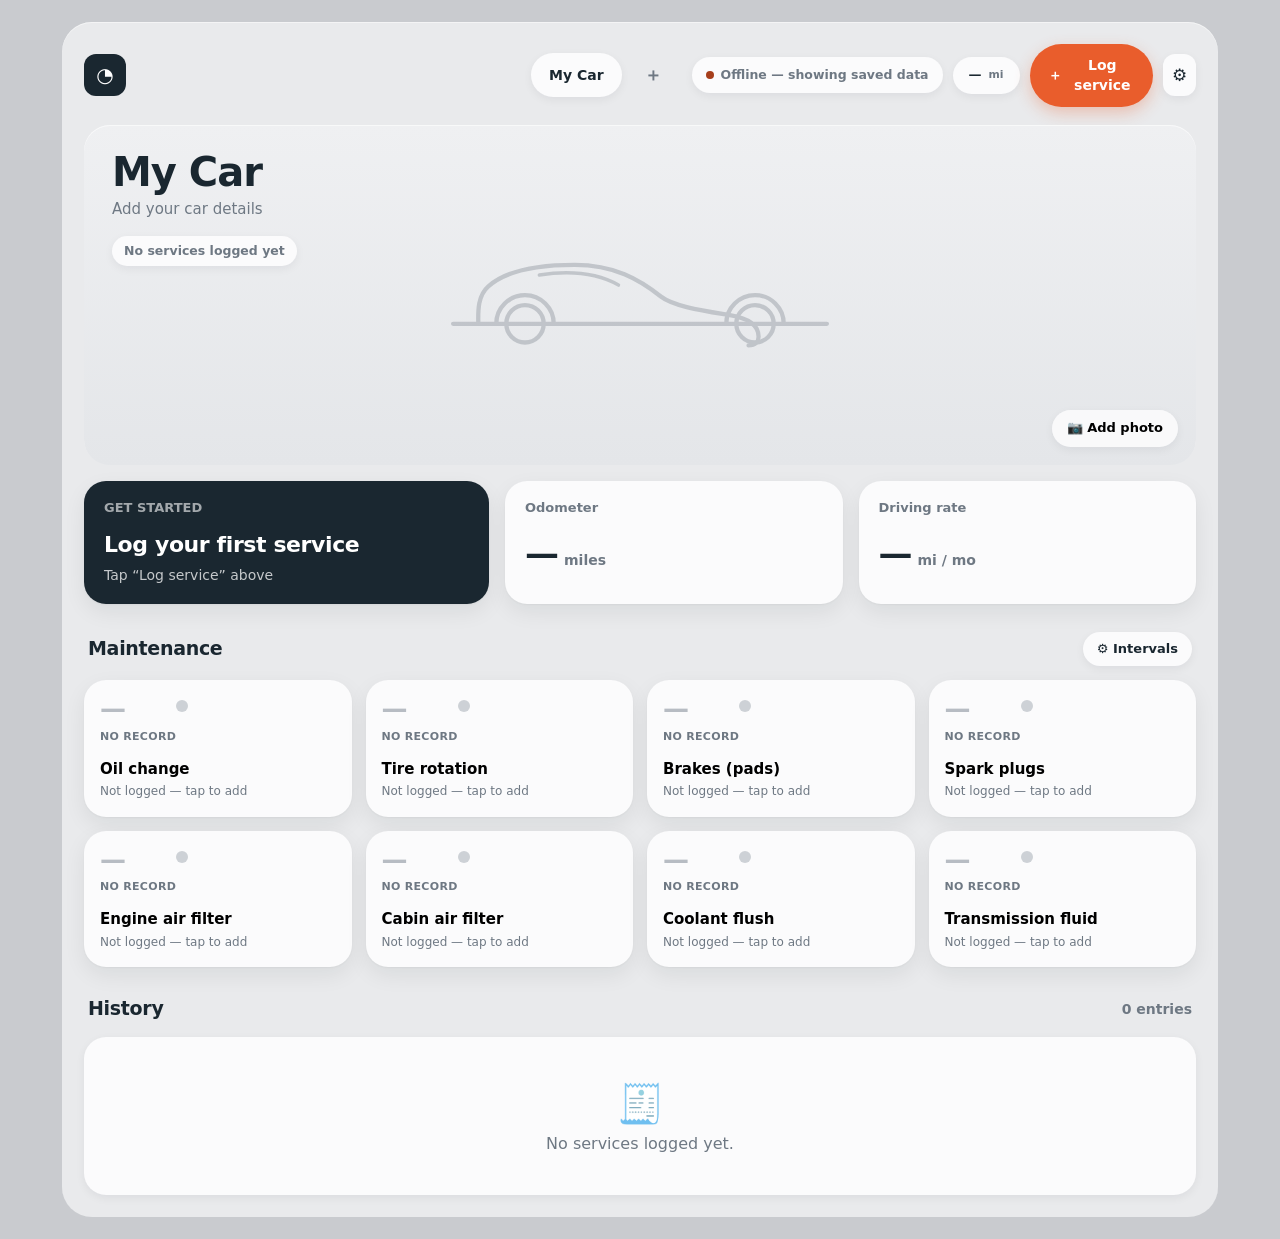
==== commit 88fdd0d8: "Consolidate hero icons into Settings; export backup as CSV Removes the top-left icon rail (photo/edi" ====
--- a/index.html
+++ b/index.html
@@ -70,12 +70,11 @@
   .login-error { background: rgba(233,93,44,.12); color: var(--accent); font-size: 13px; font-weight: 700; padding: 10px 12px; border-radius: 10px; margin-bottom: 16px; text-align: left; }
 
   /* ---------- hero ---------- */
-  .hero { display: grid; grid-template-columns: 52px 1fr; gap: 18px; margin-top: 18px; }
-  .rail { display: flex; flex-direction: column; gap: 12px; }
+  .hero-main { position: relative; margin-top: 18px; }
   .hero-stage { position: relative; min-height: 340px; border-radius: 26px; overflow: hidden; background: linear-gradient(180deg, #EFF0F2, #E4E6E9); box-shadow: inset 0 1px 0 rgba(255,255,255,.6); }
   .hero-scrim { position: absolute; inset: 0; z-index: 2; pointer-events: none;
     background: linear-gradient(100deg, rgba(238,239,241,.94) 0%, rgba(238,239,241,.6) 34%, rgba(238,239,241,0) 60%); }
-  .hero-text { position: absolute; top: 26px; left: 28px; z-index: 3; max-width: 60%; }
+  .hero-info { position: absolute; top: 26px; left: 28px; z-index: 3; max-width: 60%; }
   .hero-name { font-size: 40px; font-weight: 800; letter-spacing: -1px; line-height: 1.05; }
   .hero-sub { color: var(--muted); font-size: 15px; margin-top: 6px; font-weight: 500; }
   .chips { display: flex; gap: 8px; margin-top: 16px; flex-wrap: wrap; }
@@ -180,7 +179,7 @@
     .cards-row { grid-template-columns: 1fr; }
     .mgrid { grid-template-columns: repeat(2, 1fr); }
     .hero-name { font-size: 30px; }
-    .hero-text { max-width: 90%; }
+    .hero-info { max-width: 90%; }
   }
   @media (max-width: 560px) {
     .topbar { grid-template-columns: auto 1fr; }
@@ -188,6 +187,12 @@
     .mgrid { grid-template-columns: 1fr; }
     .btn-green span { display: none; }
     .sync-pill span:last-child { display: none; }
+
+    /* standalone hero photo: no text overlay, no photo controls */
+    .hero-stage { min-height: 160px; }
+    .hero-scrim, .hero-photobtn { display: none; }
+    .hero-info { position: static; max-width: 100%; margin-top: 14px; padding: 0 2px; }
+    .hero-name { font-size: 24px; }
   }
 </style>
 </head>
@@ -221,13 +226,9 @@
       </div>
     </div>
 
-    <div class="hero">
-      <div class="rail">
-        <button class="icon-btn" id="photoBtn" title="Add / change photo">⛰</button>
-        <button class="icon-btn" id="editCarBtn" title="Edit car details">✎</button>
-        <button class="icon-btn" id="intervalsBtn" title="Service intervals">⚙</button>
-      </div>
+    <div class="hero-main">
       <div class="hero-stage" id="heroStage"></div>
+      <div class="hero-info" id="heroInfo"></div>
     </div>
 
     <div class="cards-row" id="cardsRow"></div>
@@ -273,7 +274,7 @@
         <div><label for="vehModel">Model</label><input id="vehModel" placeholder="Civic"></div>
         <div><label for="vehMiles">Current odometer</label><input id="vehMiles" type="number" min="0" placeholder="62500" inputmode="numeric"></div>
       </div>
-      <p class="hint">Add a photo of your car from the ⛰ button on the left of the dashboard.</p>
+      <p class="hint">Add a photo of your car from Settings → Add / change photo.</p>
     </div>
     <div class="footer">
       <button class="danger ghost" id="deleteVehicleBtn" style="margin-right:auto; display:none">Delete car</button>
@@ -300,10 +301,11 @@
   <div class="modal">
     <header><h2>Settings</h2><button class="icon" data-close>✕</button></header>
     <div class="body">
-      <button class="list-btn" id="intervalsBtn3">⚙&nbsp;&nbsp;Edit service intervals</button>
+      <button class="list-btn" id="photoBtn2">📷&nbsp;&nbsp;Add / change photo</button>
       <button class="list-btn" id="editCarBtn2">✎&nbsp;&nbsp;Edit this car</button>
       <button class="list-btn" id="addCarBtn2">＋&nbsp;&nbsp;Add a car</button>
-      <button class="list-btn" id="exportBtn">⭳&nbsp;&nbsp;Download a copy (backup)</button>
+      <button class="list-btn" id="intervalsBtn3">⚙&nbsp;&nbsp;Edit service intervals</button>
+      <button class="list-btn" id="exportBtn">⭳&nbsp;&nbsp;Download service history (CSV)</button>
       <button class="list-btn" id="logoutBtn">⎋&nbsp;&nbsp;Log out</button>
     </div>
     <div class="footer"><button class="ghost" data-close>Close</button></div>
@@ -449,10 +451,12 @@
 
     document.getElementById("heroStage").innerHTML =
       imgLayer +
-      '<div class="hero-text"><div class="hero-name">' + esc(v.name) + '</div>' +
-      '<div class="hero-sub">' + esc(sub) + '</div><div class="chips">' + chips + '</div></div>' +
       '<button class="hero-photobtn" id="heroPhotoBtn">📷 ' + (v.photo ? "Change photo" : "Add photo") + '</button>';
     document.getElementById("heroPhotoBtn").onclick = function () { document.getElementById("photoInput").click(); };
+
+    document.getElementById("heroInfo").innerHTML =
+      '<div class="hero-name">' + esc(v.name) + '</div>' +
+      '<div class="hero-sub">' + esc(sub) + '</div><div class="chips">' + chips + '</div>';
   }
 
   function renderCards(v, statuses, mpd, odo, overdue, soon) {
@@ -617,16 +621,24 @@
     save(); closeModal("intervalsModal"); render();
   }
 
-  // ---------- export (emergency backup copy only) ----------
-  function countAll(d) { var s = 0; d.vehicles.forEach(function (v) { s += (v.services ? v.services.length : 0); }); return { vehicles: d.vehicles.length, services: s }; }
+  // ---------- export (backup copy, as a spreadsheet-friendly CSV) ----------
   function plural(n, w) { return n + " " + w + (n === 1 ? "" : "s"); }
+  function csvCell(v) { return '"' + String(v == null ? "" : v).replace(/"/g, '""') + '"'; }
   function exportData() {
-    var blob = new Blob([JSON.stringify(db, null, 2)], { type: "application/json" });
+    var rows = [["Vehicle", "Service", "Date", "Odometer (mi)", "Time spent", "Cost ($)", "Notes"]];
+    var count = 0;
+    db.vehicles.forEach(function (v) {
+      v.services.slice().sort(function (a, b) { return a.date < b.date ? -1 : 1; }).forEach(function (s) {
+        rows.push([v.name, serviceName(v, s), s.date || "", s.mileage != null ? s.mileage : "", s.time || "", s.cost != null ? s.cost : "", s.notes || ""]);
+        count++;
+      });
+    });
+    var csv = rows.map(function (r) { return r.map(csvCell).join(","); }).join("\r\n");
+    var blob = new Blob([csv], { type: "text/csv;charset=utf-8;" });
     var url = URL.createObjectURL(blob), a = document.createElement("a");
-    a.href = url; a.download = "car-tracker-backup-" + todayISO() + ".json";
+    a.href = url; a.download = "car-tracker-history-" + todayISO() + ".csv";
     document.body.appendChild(a); a.click(); a.remove(); setTimeout(function () { URL.revokeObjectURL(url); }, 1000);
-    var c = countAll(db);
-    showToast("✓ Copy saved — " + plural(c.vehicles, "car") + ", " + plural(c.services, "service") + ". Check Downloads.");
+    showToast("✓ CSV saved — " + plural(count, "service") + ". Check your downloads folder.");
   }
 
   var toastTimer = null;
@@ -725,9 +737,7 @@
 
   document.getElementById("logServiceBtn").onclick = function () { openServiceModal(null); };
   document.getElementById("settingsBtn").onclick = function () { openModal("settingsModal"); };
-  document.getElementById("photoBtn").onclick = function () { document.getElementById("photoInput").click(); };
-  document.getElementById("editCarBtn").onclick = function () { openVehicleModal(db.currentVehicleId); };
-  document.getElementById("intervalsBtn").onclick = openIntervalsModal;
+  document.getElementById("photoBtn2").onclick = function () { closeModal("settingsModal"); document.getElementById("photoInput").click(); };
   document.getElementById("intervalsBtn2").onclick = openIntervalsModal;
   document.getElementById("intervalsBtn3").onclick = function () { closeModal("settingsModal"); openIntervalsModal(); };
   document.getElementById("editCarBtn2").onclick = function () { closeModal("settingsModal"); openVehicleModal(db.currentVehicleId); };
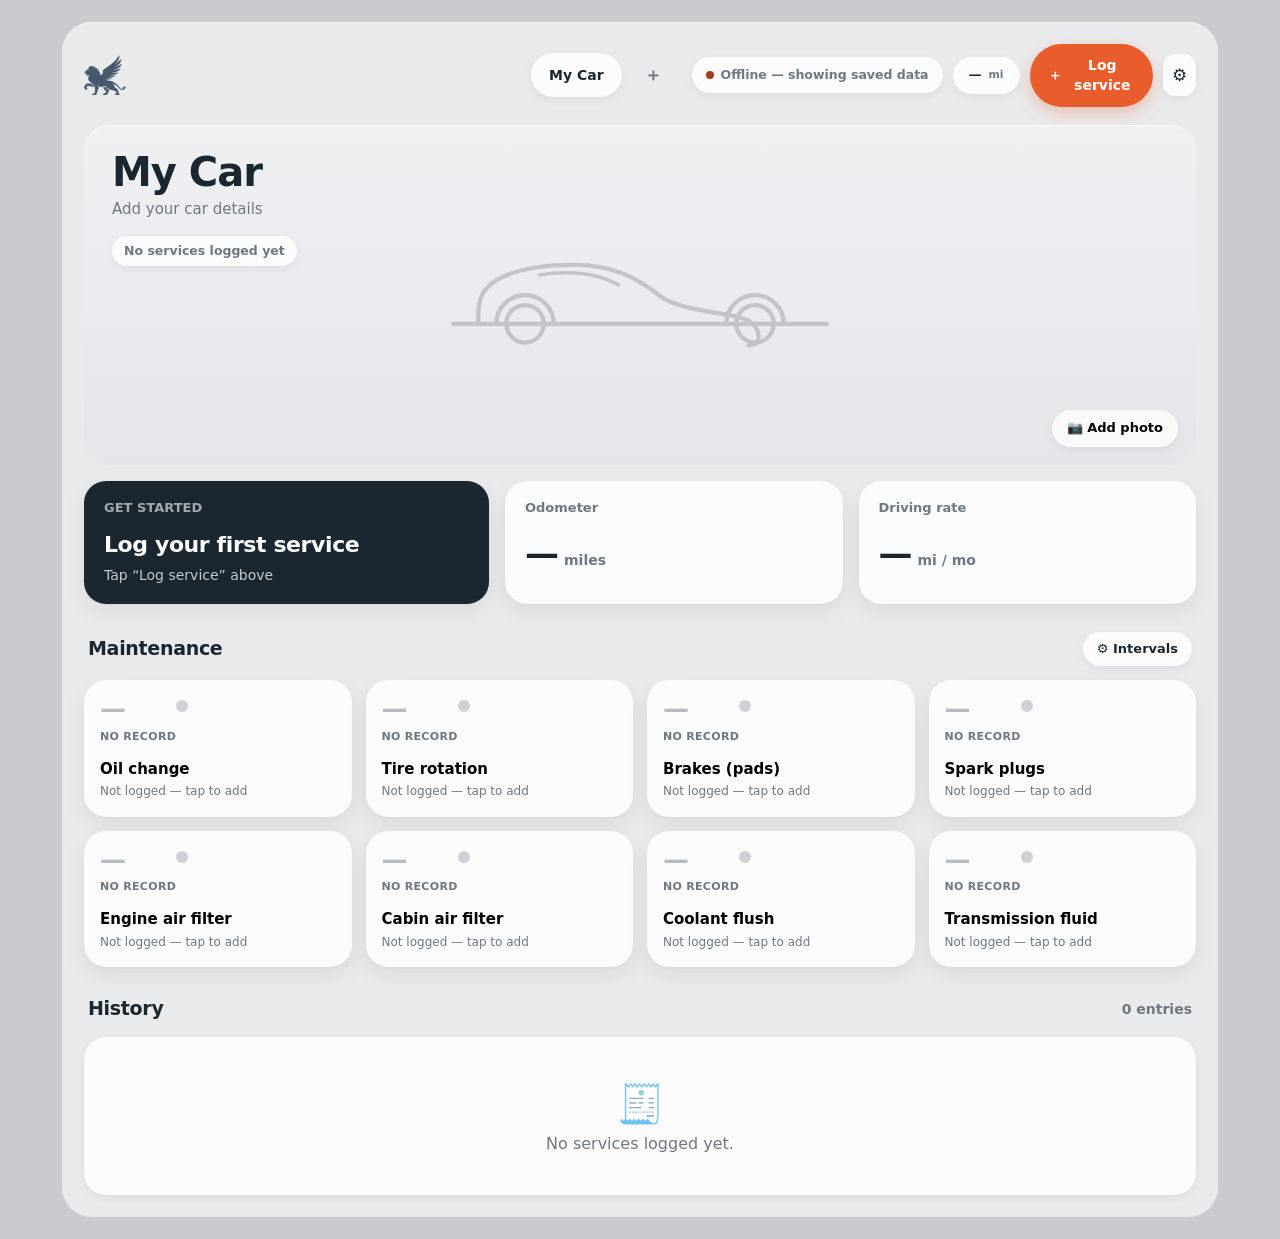
==== commit 6b47f8f4: "Replace top-left app icon with Ironmane Labs logo Swaps the navy "◔" placeholder in the top bar for " ====
--- a/index.html
+++ b/index.html
@@ -35,6 +35,7 @@
   /* ---------- top bar ---------- */
   .topbar { display: grid; grid-template-columns: 1fr auto 1fr; align-items: center; gap: 16px; margin-bottom: 8px; }
   .logo { width: 42px; height: 42px; border-radius: 12px; background: var(--ink); color: #fff; display: grid; place-items: center; font-weight: 800; font-size: 20px; }
+  .brand-logo { height: 40px; width: auto; display: block; }
   .segments { display: flex; gap: 8px; justify-content: center; flex-wrap: wrap; }
   .seg { background: transparent; border: none; color: var(--muted); font: inherit; font-weight: 600; font-size: 14px; padding: 9px 18px; border-radius: 999px; cursor: pointer; white-space: nowrap; }
   .seg:hover { color: var(--ink); }
@@ -215,7 +216,7 @@
   <div class="surface">
     <div class="topbar">
       <div style="display:flex;align-items:center;gap:12px">
-        <div class="logo">◔</div>
+        <img class="brand-logo" src="[data-uri]" alt="Ironmane Labs">
       </div>
       <div class="segments" id="segments"></div>
       <div class="top-right">
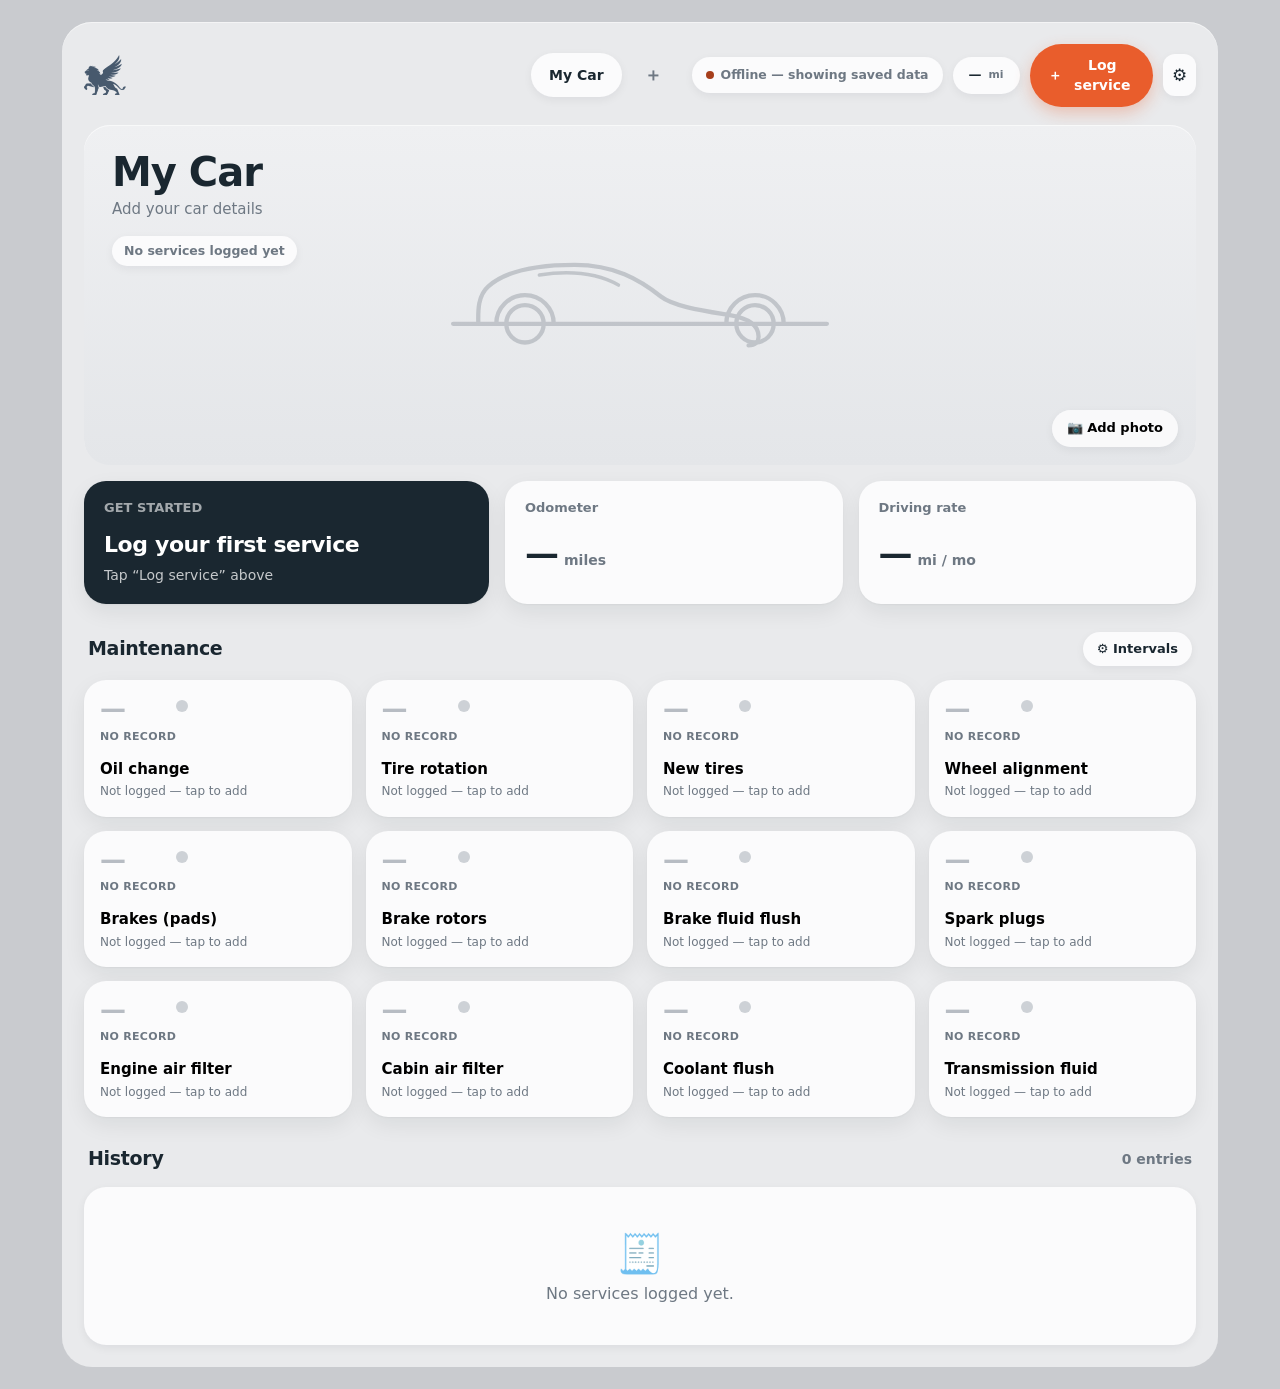
==== commit 2d38167a: "Trim service form, add new service types - Drop "Time spent" and "Cost" from the log-a-service form;" ====
--- a/index.html
+++ b/index.html
@@ -34,7 +34,6 @@
 
   /* ---------- top bar ---------- */
   .topbar { display: grid; grid-template-columns: 1fr auto 1fr; align-items: center; gap: 16px; margin-bottom: 8px; }
-  .logo { width: 42px; height: 42px; border-radius: 12px; background: var(--ink); color: #fff; display: grid; place-items: center; font-weight: 800; font-size: 20px; }
   .brand-logo { height: 40px; width: auto; display: block; }
   .segments { display: flex; gap: 8px; justify-content: center; flex-wrap: wrap; }
   .seg { background: transparent; border: none; color: var(--muted); font: inherit; font-weight: 600; font-size: 14px; padding: 9px 18px; border-radius: 999px; cursor: pointer; white-space: nowrap; }
@@ -62,7 +61,7 @@
   .login-screen { position: fixed; inset: 0; background: var(--bg); display: none; align-items: center; justify-content: center; padding: 20px; z-index: 200; }
   .login-screen.open { display: flex; }
   .login-card { background: var(--card); border-radius: 26px; padding: 34px 30px; width: 100%; max-width: 360px; box-shadow: var(--shadow); text-align: center; }
-  .login-card .logo { width: 48px; height: 48px; border-radius: 14px; background: var(--ink); color: #fff; display: grid; place-items: center; font-weight: 800; font-size: 22px; margin: 0 auto 14px; }
+  .login-card .brand-logo { height: 56px; margin: 0 auto 14px; }
   .login-card h1 { font-size: 22px; font-weight: 800; letter-spacing: -.4px; }
   .login-card .hint { margin: 8px 0 20px; }
   .login-card label { text-align: left; }
@@ -200,7 +199,7 @@
 <body>
 <div class="login-screen" id="loginScreen">
   <div class="login-card">
-    <div class="logo">◔</div>
+    <img class="brand-logo" src="[data-uri]" alt="Ironmane Labs">
     <h1>Car Tracker</h1>
     <p class="hint">Sign in with the household login to sync your data across devices.</p>
     <div class="login-error" id="loginError" style="display:none"></div>
@@ -252,10 +251,8 @@
       <div class="form-grid">
         <div class="full"><label for="svcType">Service</label><select id="svcType"></select></div>
         <div class="full" id="customTypeWrap" style="display:none"><label for="svcCustomType">Custom service name</label><input id="svcCustomType" placeholder="e.g. Transmission fluid"></div>
-        <div><label for="svcDate">Date</label><input id="svcDate" type="date"></div>
-        <div><label for="svcMileage">Odometer (miles)</label><input id="svcMileage" type="number" min="0" placeholder="62500" inputmode="numeric"></div>
-        <div><label for="svcTime">Time spent</label><input id="svcTime" placeholder="45 min"></div>
-        <div><label for="svcCost">Cost ($)</label><input id="svcCost" type="number" min="0" step="0.01" placeholder="39.99" inputmode="decimal"></div>
+        <div class="full"><label for="svcDate">Date</label><input id="svcDate" type="date"></div>
+        <div class="full"><label for="svcMileage">Odometer (miles)</label><input id="svcMileage" type="number" min="0" placeholder="62500" inputmode="numeric"></div>
         <div class="full"><label for="svcNotes">Notes</label><textarea id="svcNotes" placeholder="Parts used, shop, oil type, etc."></textarea></div>
       </div>
     </div>
@@ -322,7 +319,11 @@
   var DEFAULT_INTERVALS = [
     { id: "oil", name: "Oil change", miles: 5000, months: 6 },
     { id: "tires", name: "Tire rotation", miles: 6000, months: 6 },
+    { id: "newtires", name: "New tires", miles: 50000, months: 72 },
+    { id: "alignment", name: "Wheel alignment", miles: 12000, months: 12 },
     { id: "brakes", name: "Brakes (pads)", miles: 40000, months: 36 },
+    { id: "rotors", name: "Brake rotors", miles: 70000, months: 60 },
+    { id: "brakefluid", name: "Brake fluid flush", miles: 30000, months: 24 },
     { id: "plugs", name: "Spark plugs", miles: 30000, months: 36 },
     { id: "air", name: "Engine air filter", miles: 20000, months: 24 },
     { id: "cabin", name: "Cabin air filter", miles: 15000, months: 12 },
@@ -343,10 +344,16 @@
     return seed();
   }
   function normalize(d) {
-    d.vehicles.forEach(function (v) { if (!v.services) v.services = []; if (!v.intervals) v.intervals = cloneIntervals(); });
+    d.vehicles.forEach(function (v) { if (!v.services) v.services = []; ensureIntervals(v); });
     if (!d.currentVehicleId && d.vehicles[0]) d.currentVehicleId = d.vehicles[0].id;
     if (!d.settings) d.settings = {};
     return d;
+  }
+  function ensureIntervals(v) {
+    if (!v.intervals) { v.intervals = cloneIntervals(); return; }
+    var have = {};
+    v.intervals.forEach(function (iv) { have[iv.id] = true; });
+    DEFAULT_INTERVALS.forEach(function (def) { if (!have[def.id]) v.intervals.push(Object.assign({}, def)); });
   }
   function seed() { var v = newVehicle("My Car"); return { vehicles: [v], currentVehicleId: v.id, settings: {} }; }
   function persistLocal() { try { localStorage.setItem(STORAGE_KEY, JSON.stringify(db)); } catch (e) { alert("Could not save: " + e.message + (String(e).indexOf("quota") > -1 ? " — try a smaller photo." : "")); } }
@@ -547,8 +554,6 @@
     document.getElementById("svcCustomType").value = s ? (s.customName || "") : "";
     document.getElementById("svcDate").value = s ? s.date : todayISO();
     document.getElementById("svcMileage").value = s && s.mileage != null ? s.mileage : "";
-    document.getElementById("svcTime").value = s ? (s.time || "") : "";
-    document.getElementById("svcCost").value = s && s.cost != null ? s.cost : "";
     document.getElementById("svcNotes").value = s ? (s.notes || "") : "";
     openModal("serviceModal");
     setTimeout(function () { document.getElementById("svcMileage").focus(); }, 50);
@@ -560,8 +565,8 @@
     if (!date) { alert("Please pick a date."); return; }
     var customName = document.getElementById("svcCustomType").value.trim();
     if (typeId === "custom" && !customName) { alert("Please enter a name for the custom service."); return; }
-    var mr = document.getElementById("svcMileage").value, cr = document.getElementById("svcCost").value;
-    var payload = { typeId: typeId, customName: typeId === "custom" ? customName : "", date: date, mileage: mr === "" ? null : Number(mr), time: document.getElementById("svcTime").value.trim(), cost: cr === "" ? null : Number(cr), notes: document.getElementById("svcNotes").value.trim() };
+    var mr = document.getElementById("svcMileage").value;
+    var payload = { typeId: typeId, customName: typeId === "custom" ? customName : "", date: date, mileage: mr === "" ? null : Number(mr), notes: document.getElementById("svcNotes").value.trim() };
     if (editingServiceId) Object.assign(v.services.find(function (x) { return x.id === editingServiceId; }), payload);
     else { payload.id = uid(); v.services.push(payload); }
     if (payload.mileage != null && (v.currentMiles == null || payload.mileage > v.currentMiles) && date <= todayISO()) v.currentMiles = payload.mileage;
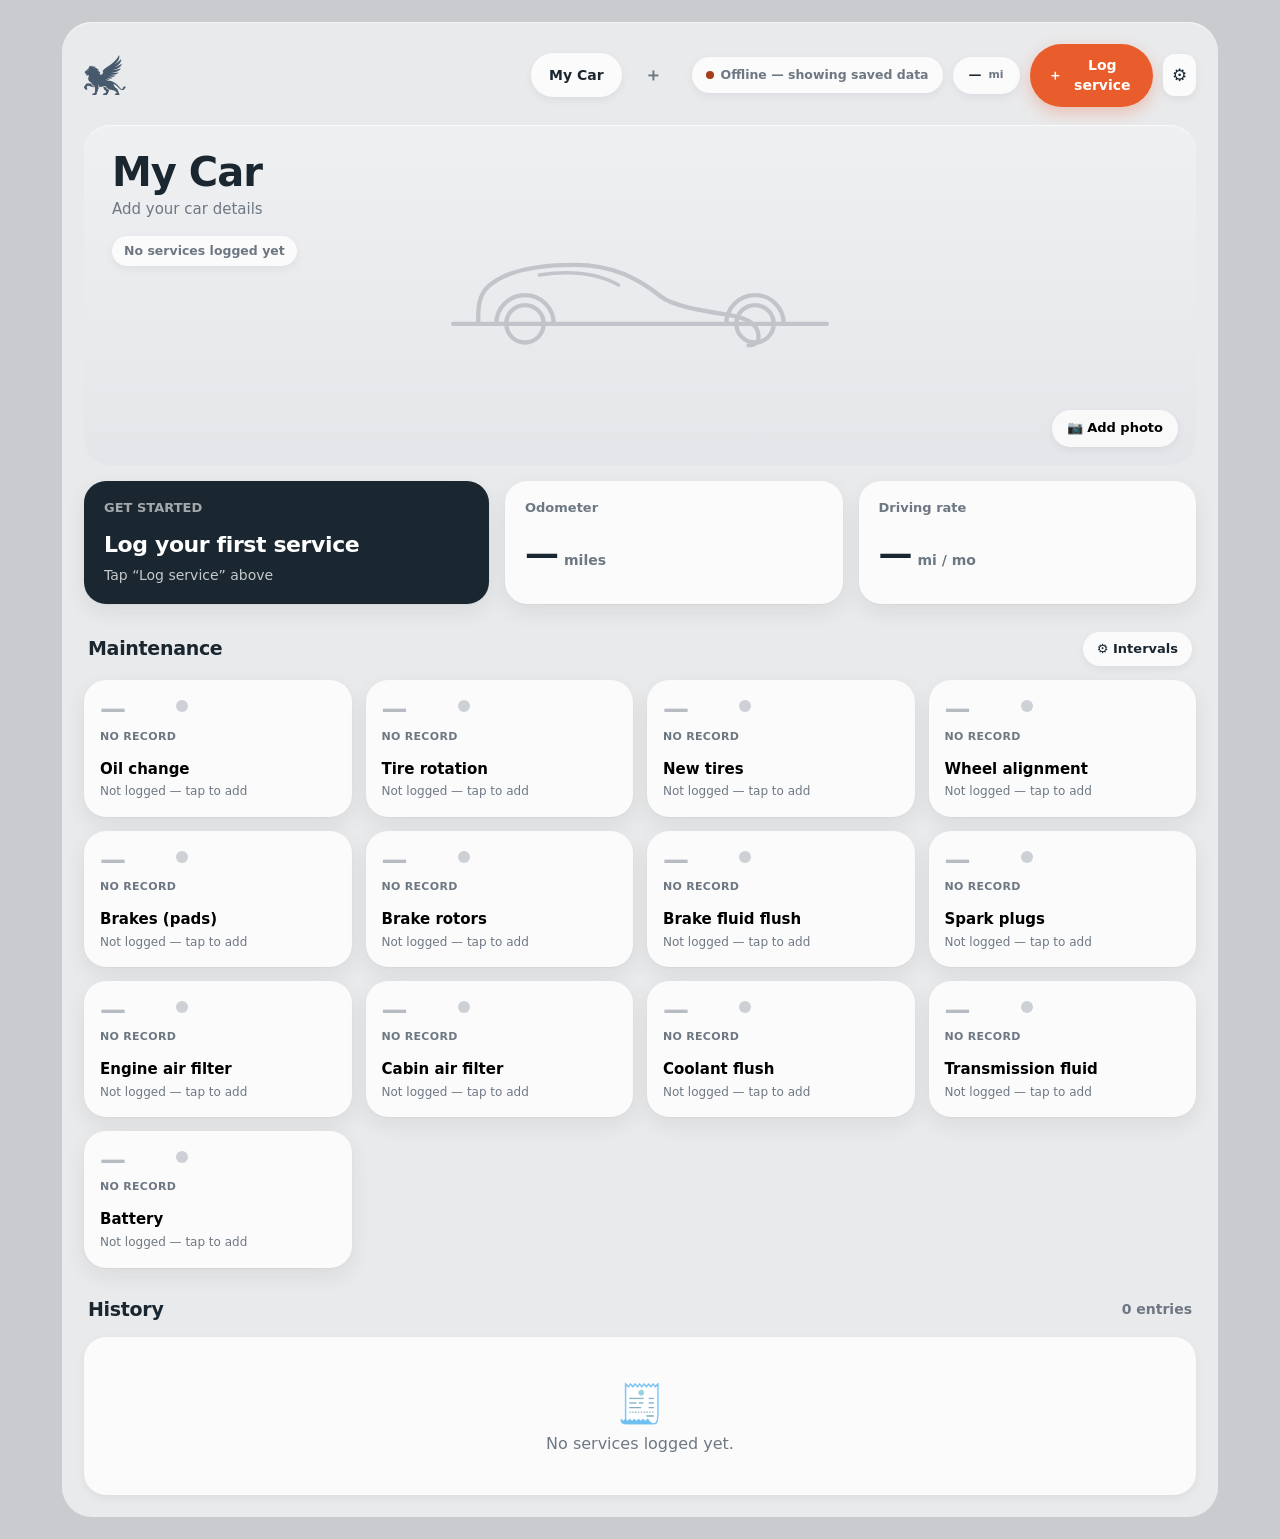
==== commit 2a9d2af1: "Add battery as a loggable service type Tracked by time only (48 months default, no mileage component" ====
--- a/index.html
+++ b/index.html
@@ -328,7 +328,8 @@
     { id: "air", name: "Engine air filter", miles: 20000, months: 24 },
     { id: "cabin", name: "Cabin air filter", miles: 15000, months: 12 },
     { id: "coolant", name: "Coolant flush", miles: 50000, months: 60 },
-    { id: "trans", name: "Transmission fluid", miles: 60000, months: 60 }
+    { id: "trans", name: "Transmission fluid", miles: 60000, months: 60 },
+    { id: "battery", name: "Battery", miles: 0, months: 48 }
   ];
 
   var idCounter = 0;
